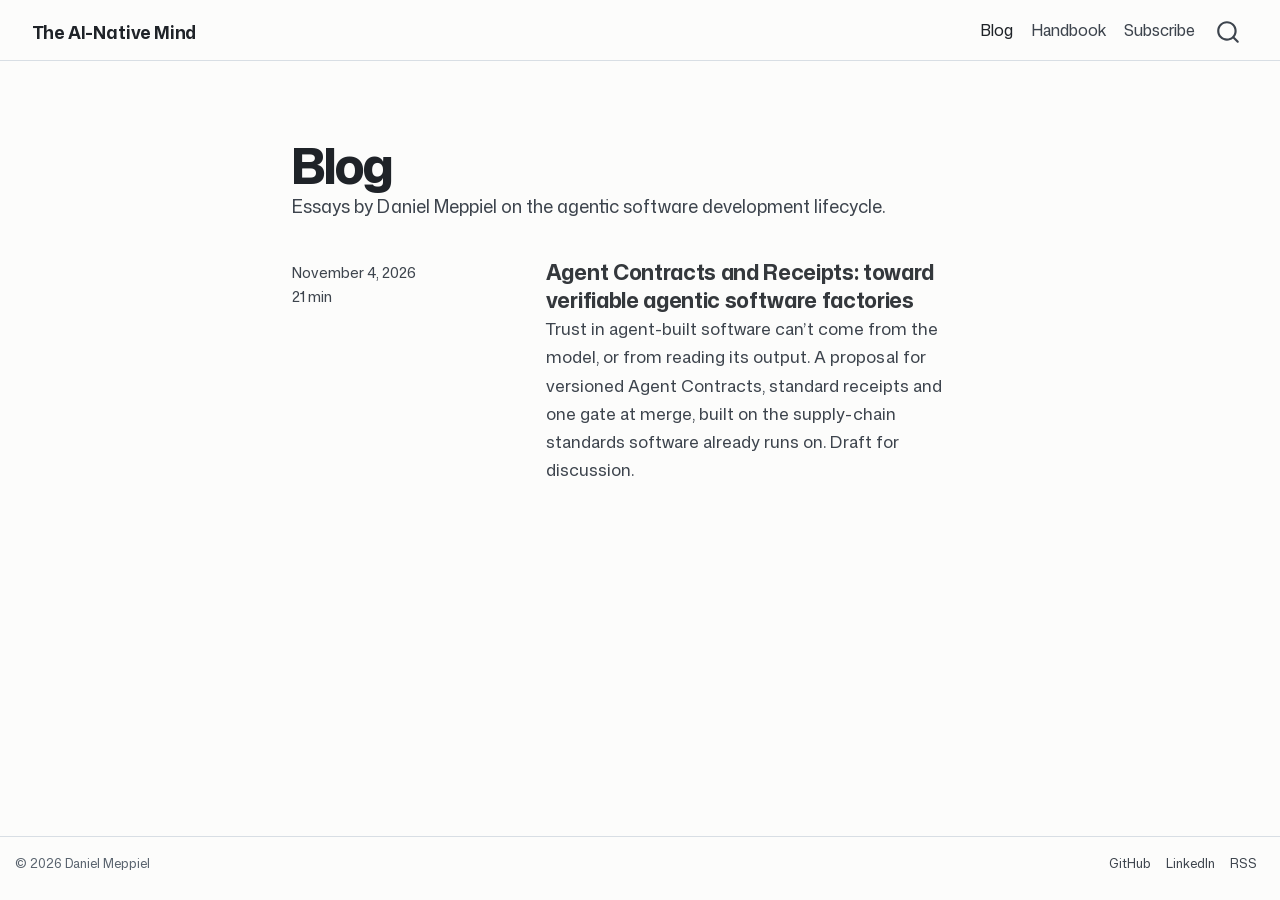
==== docs/blog/index.html @ 5ede57f2 "Build theainativemind.com as a Quarto website Home (handbook sign-up, about, handbook contents, writ" ====
<!DOCTYPE html>
<html xmlns="http://www.w3.org/1999/xhtml" lang="en" xml:lang="en"><head>

<meta charset="utf-8">
<meta name="generator" content="quarto-1.9.36">

<meta name="viewport" content="width=device-width, initial-scale=1.0, user-scalable=yes">

<meta name="description" content="Essays by Daniel Meppiel on the agentic software development lifecycle.">

<title>Blog – The AI-Native Mind</title>
<style>
/* Default styles provided by pandoc.
** See https://pandoc.org/MANUAL.html#variables-for-html for config info.
*/
code{white-space: pre-wrap;}
span.smallcaps{font-variant: small-caps;}
div.columns{display: flex; gap: min(4vw, 1.5em);}
div.column{flex: auto; overflow-x: auto;}
div.hanging-indent{margin-left: 1.5em; text-indent: -1.5em;}
ul.task-list{list-style: none;}
ul.task-list li input[type="checkbox"] {
  width: 0.8em;
  margin: 0 0.8em 0.2em -1em; /* quarto-specific, see https://github.com/quarto-dev/quarto-cli/issues/4556 */ 
  vertical-align: middle;
}
.display.math{display: block; text-align: center; margin: 0.5rem auto;}
</style>


<script src="../site_libs/quarto-nav/quarto-nav.js"></script>
<script src="../site_libs/quarto-nav/headroom.min.js"></script>
<script src="../site_libs/clipboard/clipboard.min.js"></script>
<script src="../site_libs/quarto-search/autocomplete.umd.js"></script>
<script src="../site_libs/quarto-search/fuse.min.js"></script>
<script src="../site_libs/quarto-search/quarto-search.js"></script>
<meta name="quarto:offset" content="../">
<link href="../assets/img/favicon.svg" rel="icon" type="image/svg+xml">
<script src="../site_libs/quarto-listing/list.min.js"></script>
<script src="../site_libs/quarto-listing/quarto-listing.js"></script>
<script src="../site_libs/quarto-html/quarto.js" type="module"></script>
<script src="../site_libs/quarto-html/tabsets/tabsets.js" type="module"></script>
<script src="../site_libs/quarto-html/popper.min.js"></script>
<script src="../site_libs/quarto-html/tippy.umd.min.js"></script>
<link href="../site_libs/quarto-html/tippy.css" rel="stylesheet">
<link href="../site_libs/quarto-html/quarto-syntax-highlighting-f44e2a23cfc7e3415fe76e5e29364f08.css" rel="stylesheet" id="quarto-text-highlighting-styles">
<script src="../site_libs/bootstrap/bootstrap.min.js"></script>
<link href="../site_libs/bootstrap/bootstrap-icons.css" rel="stylesheet">
<link href="../site_libs/bootstrap/bootstrap-f00a60d0bd0a68527d88dd4123468457.min.css" rel="stylesheet" append-hash="true" id="quarto-bootstrap" data-mode="light">
<script id="quarto-search-options" type="application/json">{
  "location": "navbar",
  "copy-button": false,
  "collapse-after": 3,
  "panel-placement": "end",
  "type": "overlay",
  "limit": 50,
  "keyboard-shortcut": [
    "f",
    "/",
    "s"
  ],
  "show-item-context": false,
  "language": {
    "search-no-results-text": "No results",
    "search-matching-documents-text": "matching documents",
    "search-copy-link-title": "Copy link to search",
    "search-hide-matches-text": "Hide additional matches",
    "search-more-match-text": "more match in this document",
    "search-more-matches-text": "more matches in this document",
    "search-clear-button-title": "Clear",
    "search-text-placeholder": "",
    "search-detached-cancel-button-title": "Cancel",
    "search-submit-button-title": "Submit",
    "search-label": "Search"
  }
}</script>
<script>

  window.document.addEventListener("DOMContentLoaded", function (_event) {
    const listingTargetEl = window.document.querySelector('#listing-listing .list');
    if (!listingTargetEl) {
      // No listing discovered, do not attach.
      return; 
    }

    const options = {
      valueNames: ['listing-date','listing-title','listing-description','listing-reading-time',{ data: ['index'] },{ data: ['categories'] },{ data: ['listing-date-sort'] },{ data: ['listing-file-modified-sort'] }],
      
      searchColumns: ["listing-date","listing-title","listing-author","listing-image","listing-description"],
    };

    window['quarto-listings'] = window['quarto-listings'] || {};
    window['quarto-listings']['listing-listing'] = new List('listing-listing', options);

    if (window['quarto-listing-loaded']) {
      window['quarto-listing-loaded']();
    }
  });

  window.addEventListener('hashchange',() => {
    if (window['quarto-listing-loaded']) {
      window['quarto-listing-loaded']();
    }
  })
  </script>


<link rel="stylesheet" href="../assets/fonts.css">
<link rel="alternate" type="application/rss+xml" title="The AI-Native Mind" href="index.xml" data-external="1"><meta property="og:title" content="Blog – The AI-Native Mind">
<meta property="og:description" content="Essays by Daniel Meppiel on the agentic software development lifecycle.">
<meta property="og:image" content="https://theainativemind.com/blog/agent-contracts-and-receipts/img/intent-in-evidence-out.png">
<meta property="og:site_name" content="The AI-Native Mind">
<meta property="og:locale" content="en_US">
<meta property="og:image:height" content="900">
<meta property="og:image:width" content="1600">
<meta name="twitter:title" content="Blog – The AI-Native Mind">
<meta name="twitter:description" content="Essays by Daniel Meppiel on the agentic software development lifecycle.">
<meta name="twitter:image" content="https://theainativemind.com/blog/agent-contracts-and-receipts/img/intent-in-evidence-out.png">
<meta name="twitter:card" content="summary_large_image">
<meta name="twitter:image-height" content="900">
<meta name="twitter:image-width" content="1600">
</head>

<body class="nav-fixed fullcontent quarto-light">

<div id="quarto-search-results"></div>
  <header id="quarto-header" class="headroom fixed-top">
    <nav class="navbar navbar-expand-sm " data-bs-theme="dark">
      <div class="navbar-container container-fluid">
      <div class="navbar-brand-container mx-auto">
    <a class="navbar-brand" href="../index.html">
    <span class="navbar-title">The AI-Native Mind</span>
    </a>
  </div>
            <div id="quarto-search" class="" title="Search"></div>
          <button class="navbar-toggler" type="button" data-bs-toggle="collapse" data-bs-target="#navbarCollapse" aria-controls="navbarCollapse" role="menu" aria-expanded="false" aria-label="Toggle navigation" onclick="if (window.quartoToggleHeadroom) { window.quartoToggleHeadroom(); }">
  <span class="navbar-toggler-icon"></span>
</button>
          <div class="collapse navbar-collapse" id="navbarCollapse">
            <ul class="navbar-nav navbar-nav-scroll ms-auto">
  <li class="nav-item">
    <a class="nav-link active" href="../blog/index.html" aria-current="page"> 
<span class="menu-text">Blog</span></a>
  </li>  
  <li class="nav-item">
    <a class="nav-link" href="https://danielmeppiel.github.io/agentic-sdlc-handbook/?utm_source=theainativemind"> 
<span class="menu-text">Handbook</span></a>
  </li>  
  <li class="nav-item">
    <a class="nav-link" href="../index.html#subscribe"> 
<span class="menu-text">Subscribe</span></a>
  </li>  
</ul>
          </div> <!-- /navcollapse -->
            <div class="quarto-navbar-tools">
</div>
      </div> <!-- /container-fluid -->
    </nav>
</header>
<!-- content -->
<div id="quarto-content" class="quarto-container page-columns page-rows-contents page-layout-article page-navbar">
<!-- sidebar -->
<!-- margin-sidebar -->
    
<!-- main -->
<main class="content" id="quarto-document-content">

<header id="title-block-header" class="quarto-title-block default">
<div class="quarto-title">
<h1 class="title">Blog</h1>
</div>

<div>
  <div class="description">
    Essays by Daniel Meppiel on the agentic software development lifecycle.
  </div>
</div>


<div class="quarto-title-meta">

    
  
    
  </div>
  


</header>






<div class="quarto-listing quarto-listing-container-default" id="listing-listing">
<div class="list quarto-listing-default">
<div class="quarto-post image-right" data-index="0" data-categories="YWdlbnRpYy1zZGxjJTJDc3VwcGx5LWNoYWlu" data-listing-date-sort="1793768400000" data-listing-file-modified-sort="1793766540872" data-listing-date-modified-sort="NaN" data-listing-reading-time-sort="21" data-listing-word-count-sort="4009">
<div class="body">
<h3 class="no-anchor listing-title">
<a href="../blog/agent-contracts-and-receipts/index.html" class="no-external">Agent Contracts and Receipts: toward verifiable agentic software factories</a>
</h3>
<div class="delink listing-description"><a href="../blog/agent-contracts-and-receipts/index.html" class="no-external">
<p>Trust in agent-built software can’t come from the model, or from reading its output. A proposal for versioned Agent Contracts, standard receipts and one gate at merge, built on the supply-chain standards software already runs on. Draft for discussion.</p>
</a></div>
</div>
<div class="metadata">
<a href="../blog/agent-contracts-and-receipts/index.html" class="no-external">
<div class="listing-date">
November 4, 2026
</div>
<div class="listing-reading-time">21 min</div>
</a>
</div>
</div>
</div>
<div class="listing-no-matching d-none">No matching items</div>
</div></main> <!-- /main -->
<script id="quarto-html-after-body" type="application/javascript">
  window.document.addEventListener("DOMContentLoaded", function (event) {
    const isCodeAnnotation = (el) => {
      for (const clz of el.classList) {
        if (clz.startsWith('code-annotation-')) {                     
          return true;
        }
      }
      return false;
    }
    const onCopySuccess = function(e) {
      // button target
      const button = e.trigger;
      // don't keep focus
      button.blur();
      // flash "checked"
      button.classList.add('code-copy-button-checked');
      var currentTitle = button.getAttribute("title");
      button.setAttribute("title", "Copied!");
      let tooltip;
      if (window.bootstrap) {
        button.setAttribute("data-bs-toggle", "tooltip");
        button.setAttribute("data-bs-placement", "left");
        button.setAttribute("data-bs-title", "Copied!");
        tooltip = new bootstrap.Tooltip(button, 
          { trigger: "manual", 
            customClass: "code-copy-button-tooltip",
            offset: [0, -8]});
        tooltip.show();    
      }
      setTimeout(function() {
        if (tooltip) {
          tooltip.hide();
          button.removeAttribute("data-bs-title");
          button.removeAttribute("data-bs-toggle");
          button.removeAttribute("data-bs-placement");
        }
        button.setAttribute("title", currentTitle);
        button.classList.remove('code-copy-button-checked');
      }, 1000);
      // clear code selection
      e.clearSelection();
    }
    const getTextToCopy = function(trigger) {
      const outerScaffold = trigger.parentElement.cloneNode(true);
      const codeEl = outerScaffold.querySelector('code');
      for (const childEl of codeEl.children) {
        if (isCodeAnnotation(childEl)) {
          childEl.remove();
        }
      }
      return codeEl.innerText;
    }
    const clipboard = new window.ClipboardJS('.code-copy-button:not([data-in-quarto-modal])', {
      text: getTextToCopy
    });
    clipboard.on('success', onCopySuccess);
    if (window.document.getElementById('quarto-embedded-source-code-modal')) {
      const clipboardModal = new window.ClipboardJS('.code-copy-button[data-in-quarto-modal]', {
        text: getTextToCopy,
        container: window.document.getElementById('quarto-embedded-source-code-modal')
      });
      clipboardModal.on('success', onCopySuccess);
    }
      var localhostRegex = new RegExp(/^(?:http|https):\/\/localhost\:?[0-9]*\//);
      var mailtoRegex = new RegExp(/^mailto:/);
        var filterRegex = new RegExp("https:\/\/theainativemind\.com");
      var isInternal = (href) => {
          return filterRegex.test(href) || localhostRegex.test(href) || mailtoRegex.test(href);
      }
      // Inspect non-navigation links and adorn them if external
     var links = window.document.querySelectorAll('a[href]:not(.nav-link):not(.navbar-brand):not(.toc-action):not(.sidebar-link):not(.sidebar-item-toggle):not(.pagination-link):not(.no-external):not([aria-hidden]):not(.dropdown-item):not(.quarto-navigation-tool):not(.about-link)');
      for (var i=0; i<links.length; i++) {
        const link = links[i];
        if (!isInternal(link.href)) {
          // undo the damage that might have been done by quarto-nav.js in the case of
          // links that we want to consider external
          if (link.dataset.originalHref !== undefined) {
            link.href = link.dataset.originalHref;
          }
        }
      }
    function tippyHover(el, contentFn, onTriggerFn, onUntriggerFn) {
      const config = {
        allowHTML: true,
        maxWidth: 500,
        delay: 100,
        arrow: false,
        appendTo: function(el) {
            return el.parentElement;
        },
        interactive: true,
        interactiveBorder: 10,
        theme: 'quarto',
        placement: 'bottom-start',
      };
      if (contentFn) {
        config.content = contentFn;
      }
      if (onTriggerFn) {
        config.onTrigger = onTriggerFn;
      }
      if (onUntriggerFn) {
        config.onUntrigger = onUntriggerFn;
      }
      window.tippy(el, config); 
    }
    const noterefs = window.document.querySelectorAll('a[role="doc-noteref"]');
    for (var i=0; i<noterefs.length; i++) {
      const ref = noterefs[i];
      tippyHover(ref, function() {
        // use id or data attribute instead here
        let href = ref.getAttribute('data-footnote-href') || ref.getAttribute('href');
        try { href = new URL(href).hash; } catch {}
        const id = href.replace(/^#\/?/, "");
        const note = window.document.getElementById(id);
        if (note) {
          return note.innerHTML;
        } else {
          return "";
        }
      });
    }
    const xrefs = window.document.querySelectorAll('a.quarto-xref');
    const processXRef = (id, note) => {
      // Strip column container classes
      const stripColumnClz = (el) => {
        el.classList.remove("page-full", "page-columns");
        if (el.children) {
          for (const child of el.children) {
            stripColumnClz(child);
          }
        }
      }
      stripColumnClz(note)
      if (id === null || id.startsWith('sec-')) {
        // Special case sections, only their first couple elements
        const container = document.createElement("div");
        if (note.children && note.children.length > 2) {
          container.appendChild(note.children[0].cloneNode(true));
          for (let i = 1; i < note.children.length; i++) {
            const child = note.children[i];
            if (child.tagName === "P" && child.innerText === "") {
              continue;
            } else {
              container.appendChild(child.cloneNode(true));
              break;
            }
          }
          if (window.Quarto?.typesetMath) {
            window.Quarto.typesetMath(container);
          }
          return container.innerHTML
        } else {
          if (window.Quarto?.typesetMath) {
            window.Quarto.typesetMath(note);
          }
          return note.innerHTML;
        }
      } else {
        // Remove any anchor links if they are present
        const anchorLink = note.querySelector('a.anchorjs-link');
        if (anchorLink) {
          anchorLink.remove();
        }
        if (window.Quarto?.typesetMath) {
          window.Quarto.typesetMath(note);
        }
        if (note.classList.contains("callout")) {
          return note.outerHTML;
        } else {
          return note.innerHTML;
        }
      }
    }
    for (var i=0; i<xrefs.length; i++) {
      const xref = xrefs[i];
      tippyHover(xref, undefined, function(instance) {
        instance.disable();
        let url = xref.getAttribute('href');
        let hash = undefined; 
        if (url.startsWith('#')) {
          hash = url;
        } else {
          try { hash = new URL(url).hash; } catch {}
        }
        if (hash) {
          const id = hash.replace(/^#\/?/, "");
          const note = window.document.getElementById(id);
          if (note !== null) {
            try {
              const html = processXRef(id, note.cloneNode(true));
              instance.setContent(html);
            } finally {
              instance.enable();
              instance.show();
            }
          } else {
            // See if we can fetch this
            fetch(url.split('#')[0])
            .then(res => res.text())
            .then(html => {
              const parser = new DOMParser();
              const htmlDoc = parser.parseFromString(html, "text/html");
              const note = htmlDoc.getElementById(id);
              if (note !== null) {
                const html = processXRef(id, note);
                instance.setContent(html);
              } 
            }).finally(() => {
              instance.enable();
              instance.show();
            });
          }
        } else {
          // See if we can fetch a full url (with no hash to target)
          // This is a special case and we should probably do some content thinning / targeting
          fetch(url)
          .then(res => res.text())
          .then(html => {
            const parser = new DOMParser();
            const htmlDoc = parser.parseFromString(html, "text/html");
            const note = htmlDoc.querySelector('main.content');
            if (note !== null) {
              // This should only happen for chapter cross references
              // (since there is no id in the URL)
              // remove the first header
              if (note.children.length > 0 && note.children[0].tagName === "HEADER") {
                note.children[0].remove();
              }
              const html = processXRef(null, note);
              instance.setContent(html);
            } 
          }).finally(() => {
            instance.enable();
            instance.show();
          });
        }
      }, function(instance) {
      });
    }
        let selectedAnnoteEl;
        const selectorForAnnotation = ( cell, annotation) => {
          let cellAttr = 'data-code-cell="' + cell + '"';
          let lineAttr = 'data-code-annotation="' +  annotation + '"';
          const selector = 'span[' + cellAttr + '][' + lineAttr + ']';
          return selector;
        }
        const selectCodeLines = (annoteEl) => {
          const doc = window.document;
          const targetCell = annoteEl.getAttribute("data-target-cell");
          const targetAnnotation = annoteEl.getAttribute("data-target-annotation");
          const annoteSpan = window.document.querySelector(selectorForAnnotation(targetCell, targetAnnotation));
          const lines = annoteSpan.getAttribute("data-code-lines").split(",");
          const lineIds = lines.map((line) => {
            return targetCell + "-" + line;
          })
          let top = null;
          let height = null;
          let parent = null;
          if (lineIds.length > 0) {
              //compute the position of the single el (top and bottom and make a div)
              const el = window.document.getElementById(lineIds[0]);
              top = el.offsetTop;
              height = el.offsetHeight;
              parent = el.parentElement.parentElement;
            if (lineIds.length > 1) {
              const lastEl = window.document.getElementById(lineIds[lineIds.length - 1]);
              const bottom = lastEl.offsetTop + lastEl.offsetHeight;
              height = bottom - top;
            }
            if (top !== null && height !== null && parent !== null) {
              // cook up a div (if necessary) and position it 
              let div = window.document.getElementById("code-annotation-line-highlight");
              if (div === null) {
                div = window.document.createElement("div");
                div.setAttribute("id", "code-annotation-line-highlight");
                div.style.position = 'absolute';
                parent.appendChild(div);
              }
              div.style.top = top - 2 + "px";
              div.style.height = height + 4 + "px";
              div.style.left = 0;
              let gutterDiv = window.document.getElementById("code-annotation-line-highlight-gutter");
              if (gutterDiv === null) {
                gutterDiv = window.document.createElement("div");
                gutterDiv.setAttribute("id", "code-annotation-line-highlight-gutter");
                gutterDiv.style.position = 'absolute';
                const codeCell = window.document.getElementById(targetCell);
                const gutter = codeCell.querySelector('.code-annotation-gutter');
                gutter.appendChild(gutterDiv);
              }
              gutterDiv.style.top = top - 2 + "px";
              gutterDiv.style.height = height + 4 + "px";
            }
            selectedAnnoteEl = annoteEl;
          }
        };
        const unselectCodeLines = () => {
          const elementsIds = ["code-annotation-line-highlight", "code-annotation-line-highlight-gutter"];
          elementsIds.forEach((elId) => {
            const div = window.document.getElementById(elId);
            if (div) {
              div.remove();
            }
          });
          selectedAnnoteEl = undefined;
        };
          // Handle positioning of the toggle
      window.addEventListener(
        "resize",
        throttle(() => {
          elRect = undefined;
          if (selectedAnnoteEl) {
            selectCodeLines(selectedAnnoteEl);
          }
        }, 10)
      );
      function throttle(fn, ms) {
      let throttle = false;
      let timer;
        return (...args) => {
          if(!throttle) { // first call gets through
              fn.apply(this, args);
              throttle = true;
          } else { // all the others get throttled
              if(timer) clearTimeout(timer); // cancel #2
              timer = setTimeout(() => {
                fn.apply(this, args);
                timer = throttle = false;
              }, ms);
          }
        };
      }
        // Attach click handler to the DT
        const annoteDls = window.document.querySelectorAll('dt[data-target-cell]');
        for (const annoteDlNode of annoteDls) {
          annoteDlNode.addEventListener('click', (event) => {
            const clickedEl = event.target;
            if (clickedEl !== selectedAnnoteEl) {
              unselectCodeLines();
              const activeEl = window.document.querySelector('dt[data-target-cell].code-annotation-active');
              if (activeEl) {
                activeEl.classList.remove('code-annotation-active');
              }
              selectCodeLines(clickedEl);
              clickedEl.classList.add('code-annotation-active');
            } else {
              // Unselect the line
              unselectCodeLines();
              clickedEl.classList.remove('code-annotation-active');
            }
          });
        }
    const findCites = (el) => {
      const parentEl = el.parentElement;
      if (parentEl) {
        const cites = parentEl.dataset.cites;
        if (cites) {
          return {
            el,
            cites: cites.split(' ')
          };
        } else {
          return findCites(el.parentElement)
        }
      } else {
        return undefined;
      }
    };
    var bibliorefs = window.document.querySelectorAll('a[role="doc-biblioref"]');
    for (var i=0; i<bibliorefs.length; i++) {
      const ref = bibliorefs[i];
      const citeInfo = findCites(ref);
      if (citeInfo) {
        tippyHover(citeInfo.el, function() {
          var popup = window.document.createElement('div');
          citeInfo.cites.forEach(function(cite) {
            var citeDiv = window.document.createElement('div');
            citeDiv.classList.add('hanging-indent');
            citeDiv.classList.add('csl-entry');
            var biblioDiv = window.document.getElementById('ref-' + cite);
            if (biblioDiv) {
              citeDiv.innerHTML = biblioDiv.innerHTML;
            }
            popup.appendChild(citeDiv);
          });
          return popup.innerHTML;
        });
      }
    }
  });
  </script>
</div> <!-- /content -->
<footer class="footer">
  <div class="nav-footer">
    <div class="nav-footer-left">
<p>© 2026 Daniel Meppiel</p>
</div>   
    <div class="nav-footer-center">
      &nbsp;
    </div>
    <div class="nav-footer-right">
      <ul class="footer-items list-unstyled">
    <li class="nav-item">
    <a class="nav-link" href="https://github.com/danielmeppiel">
<p>GitHub</p>
</a>
  </li>  
    <li class="nav-item">
    <a class="nav-link" href="https://www.linkedin.com/in/danielmeppiel/">
<p>LinkedIn</p>
</a>
  </li>  
    <li class="nav-item">
    <a class="nav-link" href="../blog/index.xml">
<p>RSS</p>
</a>
  </li>  
</ul>
    </div>
  </div>
</footer>




</body></html>
---- docs/site_libs/quarto-html/tippy.css ----
.tippy-box[data-animation=fade][data-state=hidden]{opacity:0}[data-tippy-root]{max-width:calc(100vw - 10px)}.tippy-box{position:relative;background-color:#333;color:#fff;border-radius:4px;font-size:14px;line-height:1.4;white-space:normal;outline:0;transition-property:transform,visibility,opacity}.tippy-box[data-placement^=top]>.tippy-arrow{bottom:0}.tippy-box[data-placement^=top]>.tippy-arrow:before{bottom:-7px;left:0;border-width:8px 8px 0;border-top-color:initial;transform-origin:center top}.tippy-box[data-placement^=bottom]>.tippy-arrow{top:0}.tippy-box[data-placement^=bottom]>.tippy-arrow:before{top:-7px;left:0;border-width:0 8px 8px;border-bottom-color:initial;transform-origin:center bottom}.tippy-box[data-placement^=left]>.tippy-arrow{right:0}.tippy-box[data-placement^=left]>.tippy-arrow:before{border-width:8px 0 8px 8px;border-left-color:initial;right:-7px;transform-origin:center left}.tippy-box[data-placement^=right]>.tippy-arrow{left:0}.tippy-box[data-placement^=right]>.tippy-arrow:before{left:-7px;border-width:8px 8px 8px 0;border-right-color:initial;transform-origin:center right}.tippy-box[data-inertia][data-state=visible]{transition-timing-function:cubic-bezier(.54,1.5,.38,1.11)}.tippy-arrow{width:16px;height:16px;color:#333}.tippy-arrow:before{content:"";position:absolute;border-color:transparent;border-style:solid}.tippy-content{position:relative;padding:5px 9px;z-index:1}
---- docs/site_libs/quarto-html/quarto-syntax-highlighting-f44e2a23cfc7e3415fe76e5e29364f08.css ----
/* quarto syntax highlight colors */
:root {
  --quarto-hl-al-color: #ff5555;
  --quarto-hl-an-color: #6a737d;
  --quarto-hl-at-color: #d73a49;
  --quarto-hl-bn-color: #005cc5;
  --quarto-hl-bu-color: #d73a49;
  --quarto-hl-ch-color: #032f62;
  --quarto-hl-co-color: #6a737d;
  --quarto-hl-cv-color: #6a737d;
  --quarto-hl-cn-color: #005cc5;
  --quarto-hl-cf-color: #d73a49;
  --quarto-hl-dt-color: #d73a49;
  --quarto-hl-dv-color: #005cc5;
  --quarto-hl-do-color: #6a737d;
  --quarto-hl-er-color: #ff5555;
  --quarto-hl-ex-color: #d73a49;
  --quarto-hl-fl-color: #005cc5;
  --quarto-hl-fu-color: #6f42c1;
  --quarto-hl-im-color: #032f62;
  --quarto-hl-in-color: #6a737d;
  --quarto-hl-kw-color: #d73a49;
  --quarto-hl-op-color: #24292e;
  --quarto-hl-pp-color: #d73a49;
  --quarto-hl-re-color: #6a737d;
  --quarto-hl-sc-color: #005cc5;
  --quarto-hl-ss-color: #032f62;
  --quarto-hl-st-color: #032f62;
  --quarto-hl-va-color: #e36209;
  --quarto-hl-vs-color: #032f62;
  --quarto-hl-wa-color: #ff5555;
}

/* other quarto variables */
:root {
  --quarto-font-monospace: "Monaspace Neon", ui-monospace, SFMono-Regular, Menlo, Consolas, monospace;
}

/* syntax highlight based on Pandoc's rules */
pre > code.sourceCode > span {
  color: #24292e;
}

code.sourceCode > span {
  color: #24292e;
}

div.sourceCode,
div.sourceCode pre.sourceCode {
  color: #24292e;
}

/* Normal */
code span {
  color: #24292e;
}

/* Alert */
code span.al {
  font-weight: bold;
  color: #ff5555;
}

/* Annotation */
code span.an {
  color: #6a737d;
}

/* Attribute */
code span.at {
  color: #d73a49;
}

/* BaseN */
code span.bn {
  color: #005cc5;
}

/* BuiltIn */
code span.bu {
  color: #d73a49;
}

/* ControlFlow */
code span.cf {
  color: #d73a49;
}

/* Char */
code span.ch {
  color: #032f62;
}

/* Constant */
code span.cn {
  color: #005cc5;
}

/* Comment */
code span.co {
  color: #6a737d;
}

/* CommentVar */
code span.cv {
  color: #6a737d;
}

/* Documentation */
code span.do {
  color: #6a737d;
}

/* DataType */
code span.dt {
  color: #d73a49;
}

/* DecVal */
code span.dv {
  color: #005cc5;
}

/* Error */
code span.er {
  color: #ff5555;
  text-decoration: underline;
}

/* Extension */
code span.ex {
  font-weight: bold;
  color: #d73a49;
}

/* Float */
code span.fl {
  color: #005cc5;
}

/* Function */
code span.fu {
  color: #6f42c1;
}

/* Import */
code span.im {
  color: #032f62;
}

/* Information */
code span.in {
  color: #6a737d;
}

/* Keyword */
code span.kw {
  color: #d73a49;
}

/* Operator */
code span.op {
  color: #24292e;
}

/* Preprocessor */
code span.pp {
  color: #d73a49;
}

/* RegionMarker */
code span.re {
  color: #6a737d;
}

/* SpecialChar */
code span.sc {
  color: #005cc5;
}

/* SpecialString */
code span.ss {
  color: #032f62;
}

/* String */
code span.st {
  color: #032f62;
}

/* Variable */
code span.va {
  color: #e36209;
}

/* VerbatimString */
code span.vs {
  color: #032f62;
}

/* Warning */
code span.wa {
  color: #ff5555;
}

.prevent-inlining {
  content: "</";
}

/*# sourceMappingURL=251f20b26904855249ef5502771ef639.css.map */
---- docs/assets/fonts.css ----
/* Self-hosted fonts, SIL Open Font License 1.1. Licences in fonts/. */
@font-face {
  font-family: "Mona Sans";
  src: url("fonts/mona-sans.woff2") format("woff2");
  font-weight: 200 900;
  font-stretch: 75% 125%;
  font-display: swap;
}
@font-face {
  font-family: "Monaspace Neon";
  src: url("fonts/monaspace-neon-400.woff2") format("woff2");
  font-weight: 400;
  font-display: swap;
}
@font-face {
  font-family: "Playfair Display";
  src: url("fonts/playfair-display.woff2") format("woff2");
  font-weight: 400 900;
  font-display: swap;
}
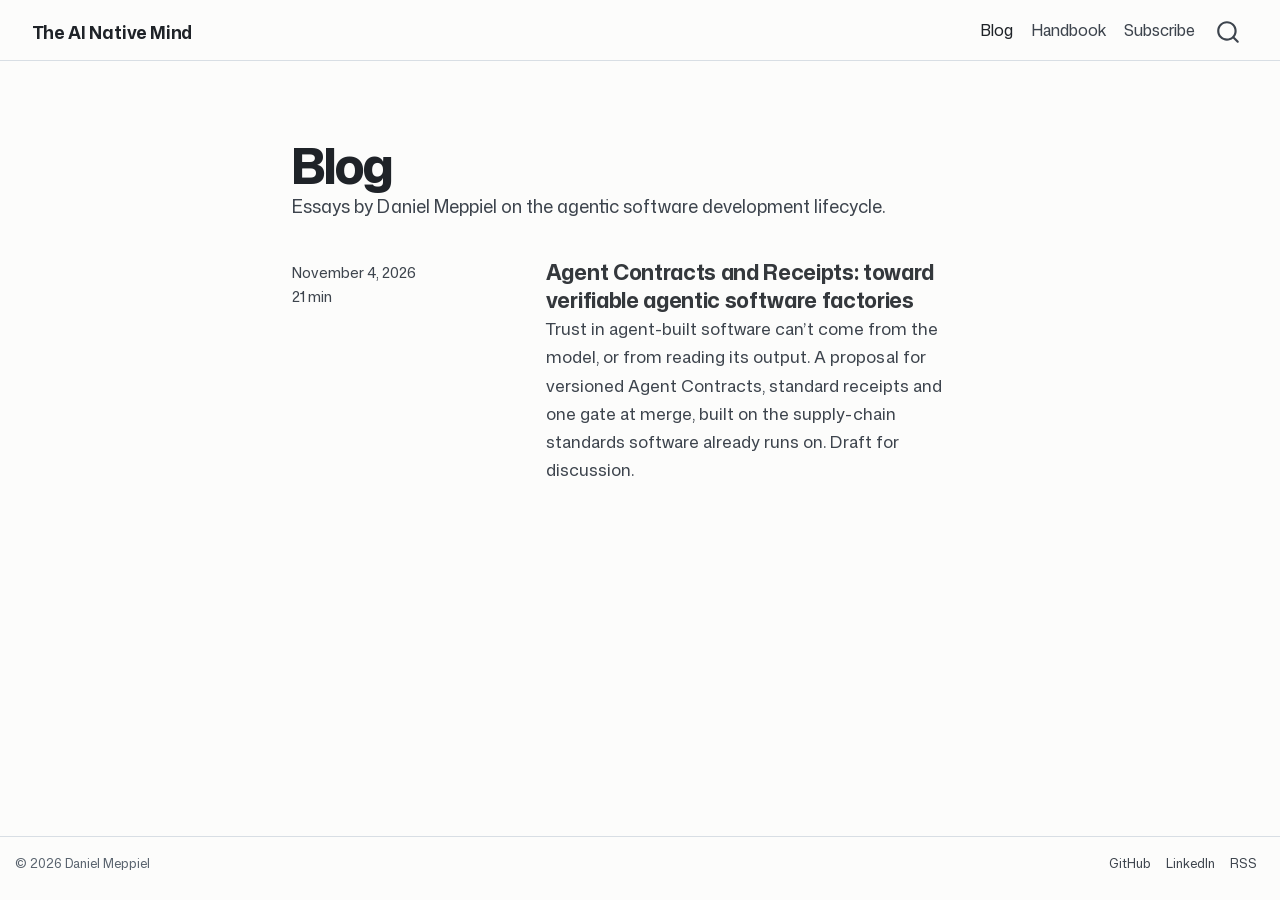
==== commit df247fa3: "Name as heading in About, brand 'The AI Native Mind', Google Analytics G-7FCHZL83JW Co-authored-by: " ====
--- a/docs/blog/index.html
+++ b/docs/blog/index.html
@@ -8,7 +8,7 @@
 
 <meta name="description" content="Essays by Daniel Meppiel on the agentic software development lifecycle.">
 
-<title>Blog – The AI-Native Mind</title>
+<title>Blog – The AI Native Mind</title>
 <style>
 /* Default styles provided by pandoc.
 ** See https://pandoc.org/MANUAL.html#variables-for-html for config info.
@@ -46,7 +46,7 @@
 <link href="../site_libs/quarto-html/quarto-syntax-highlighting-f44e2a23cfc7e3415fe76e5e29364f08.css" rel="stylesheet" id="quarto-text-highlighting-styles">
 <script src="../site_libs/bootstrap/bootstrap.min.js"></script>
 <link href="../site_libs/bootstrap/bootstrap-icons.css" rel="stylesheet">
-<link href="../site_libs/bootstrap/bootstrap-f00a60d0bd0a68527d88dd4123468457.min.css" rel="stylesheet" append-hash="true" id="quarto-bootstrap" data-mode="light">
+<link href="../site_libs/bootstrap/bootstrap-5a009970eb035c845729030e99e4cd5a.min.css" rel="stylesheet" append-hash="true" id="quarto-bootstrap" data-mode="light">
 <script id="quarto-search-options" type="application/json">{
   "location": "navbar",
   "copy-button": false,
@@ -103,17 +103,26 @@
     }
   })
   </script>
+<script async="" src="https://www.googletagmanager.com/gtag/js?id=G-7FCHZL83JW"></script>
+
+<script type="text/javascript">
+
+window.dataLayer = window.dataLayer || [];
+function gtag(){dataLayer.push(arguments);}
+gtag('js', new Date());
+gtag('config', 'G-7FCHZL83JW', { 'anonymize_ip': true});
+</script>
 
 
 <link rel="stylesheet" href="../assets/fonts.css">
-<link rel="alternate" type="application/rss+xml" title="The AI-Native Mind" href="index.xml" data-external="1"><meta property="og:title" content="Blog – The AI-Native Mind">
+<link rel="alternate" type="application/rss+xml" title="The AI Native Mind" href="index.xml" data-external="1"><meta property="og:title" content="Blog – The AI Native Mind">
 <meta property="og:description" content="Essays by Daniel Meppiel on the agentic software development lifecycle.">
 <meta property="og:image" content="https://theainativemind.com/blog/agent-contracts-and-receipts/img/intent-in-evidence-out.png">
-<meta property="og:site_name" content="The AI-Native Mind">
+<meta property="og:site_name" content="The AI Native Mind">
 <meta property="og:locale" content="en_US">
 <meta property="og:image:height" content="900">
 <meta property="og:image:width" content="1600">
-<meta name="twitter:title" content="Blog – The AI-Native Mind">
+<meta name="twitter:title" content="Blog – The AI Native Mind">
 <meta name="twitter:description" content="Essays by Daniel Meppiel on the agentic software development lifecycle.">
 <meta name="twitter:image" content="https://theainativemind.com/blog/agent-contracts-and-receipts/img/intent-in-evidence-out.png">
 <meta name="twitter:card" content="summary_large_image">
@@ -129,7 +138,7 @@
       <div class="navbar-container container-fluid">
       <div class="navbar-brand-container mx-auto">
     <a class="navbar-brand" href="../index.html">
-    <span class="navbar-title">The AI-Native Mind</span>
+    <span class="navbar-title">The AI Native Mind</span>
     </a>
   </div>
             <div id="quarto-search" class="" title="Search"></div>
